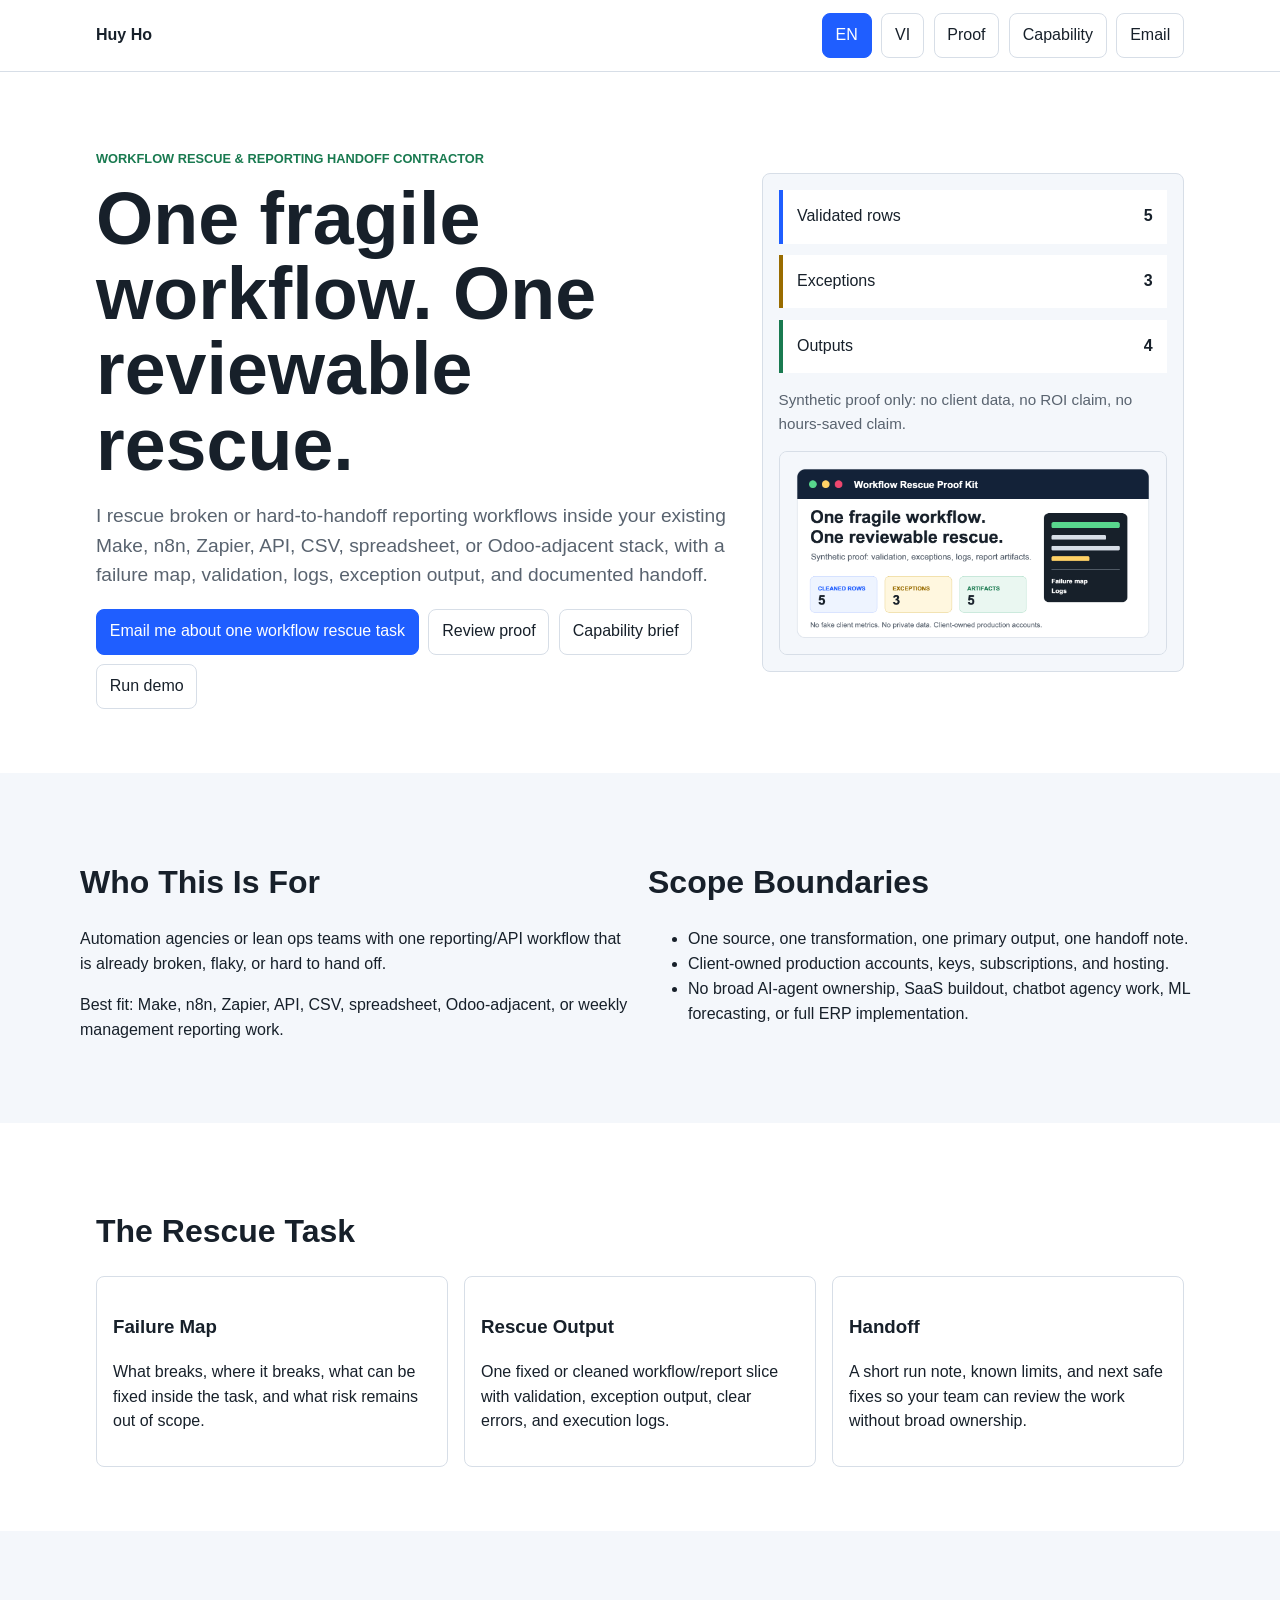
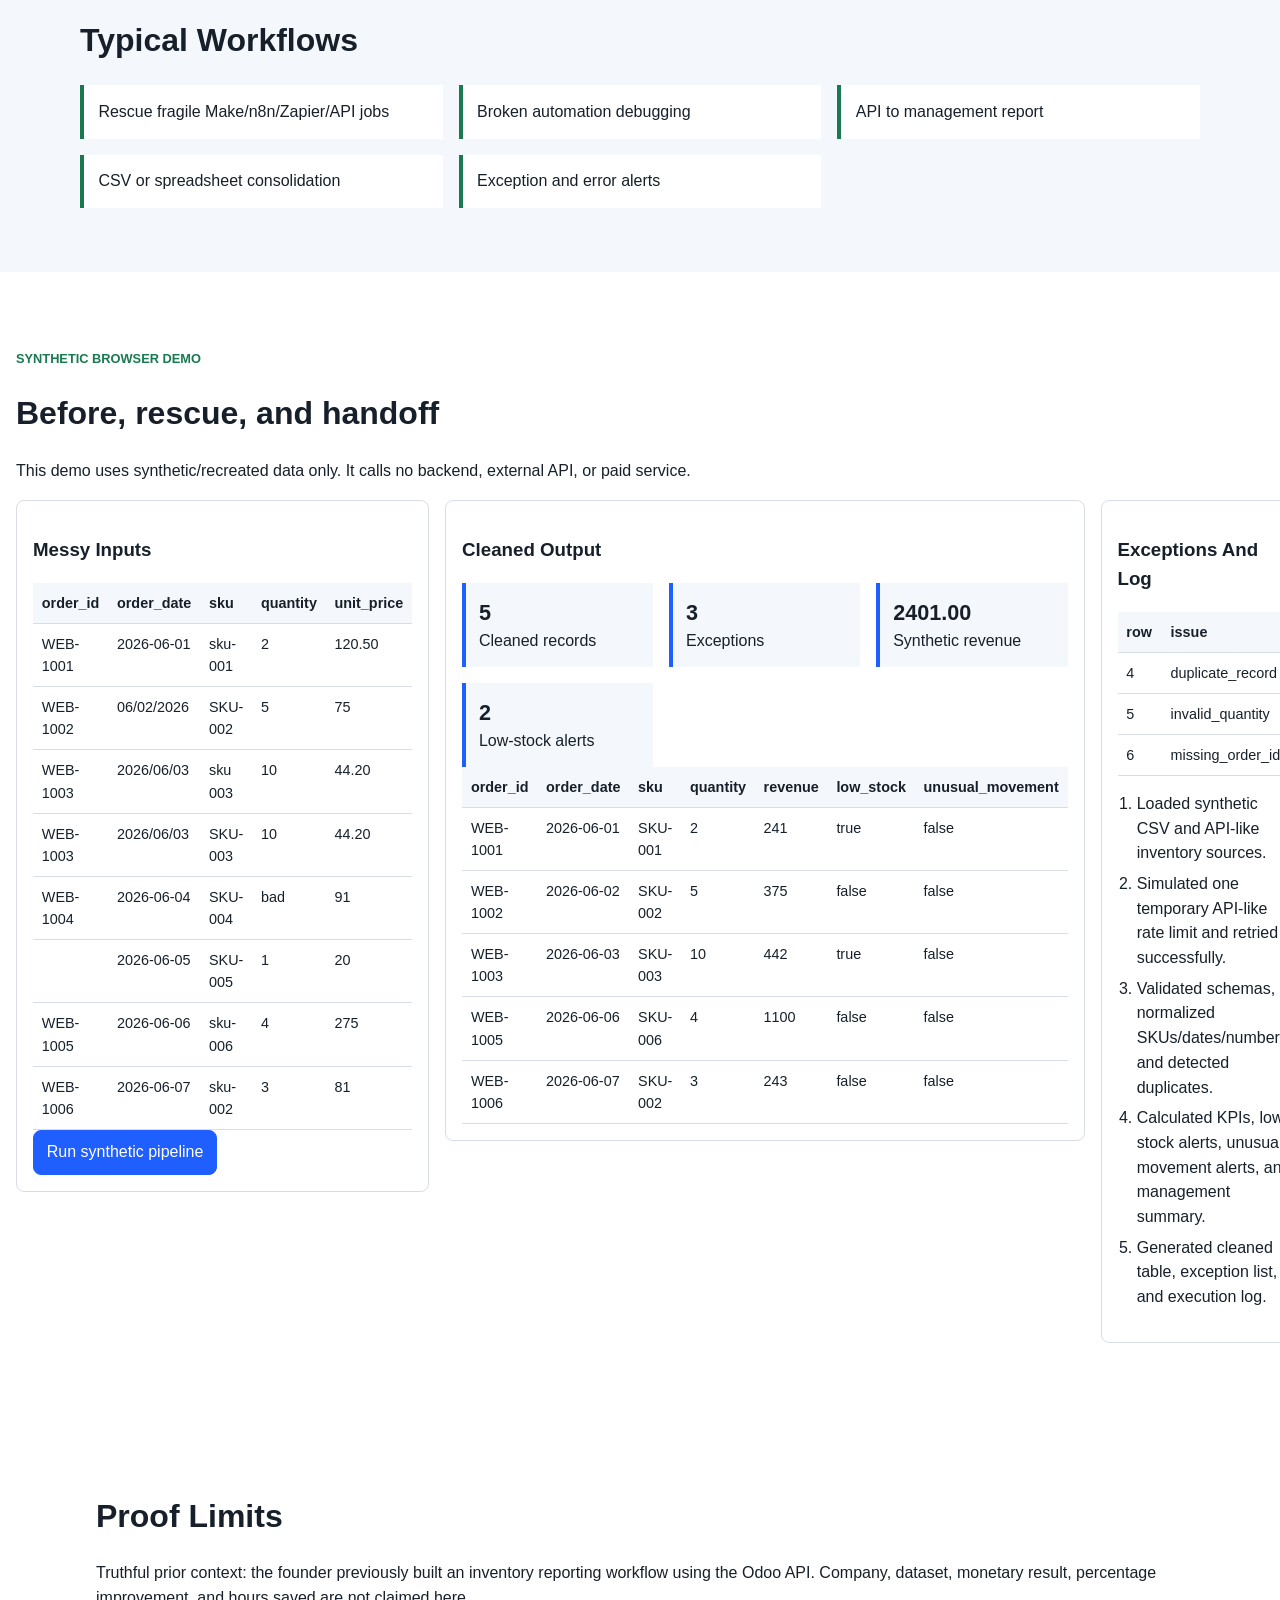
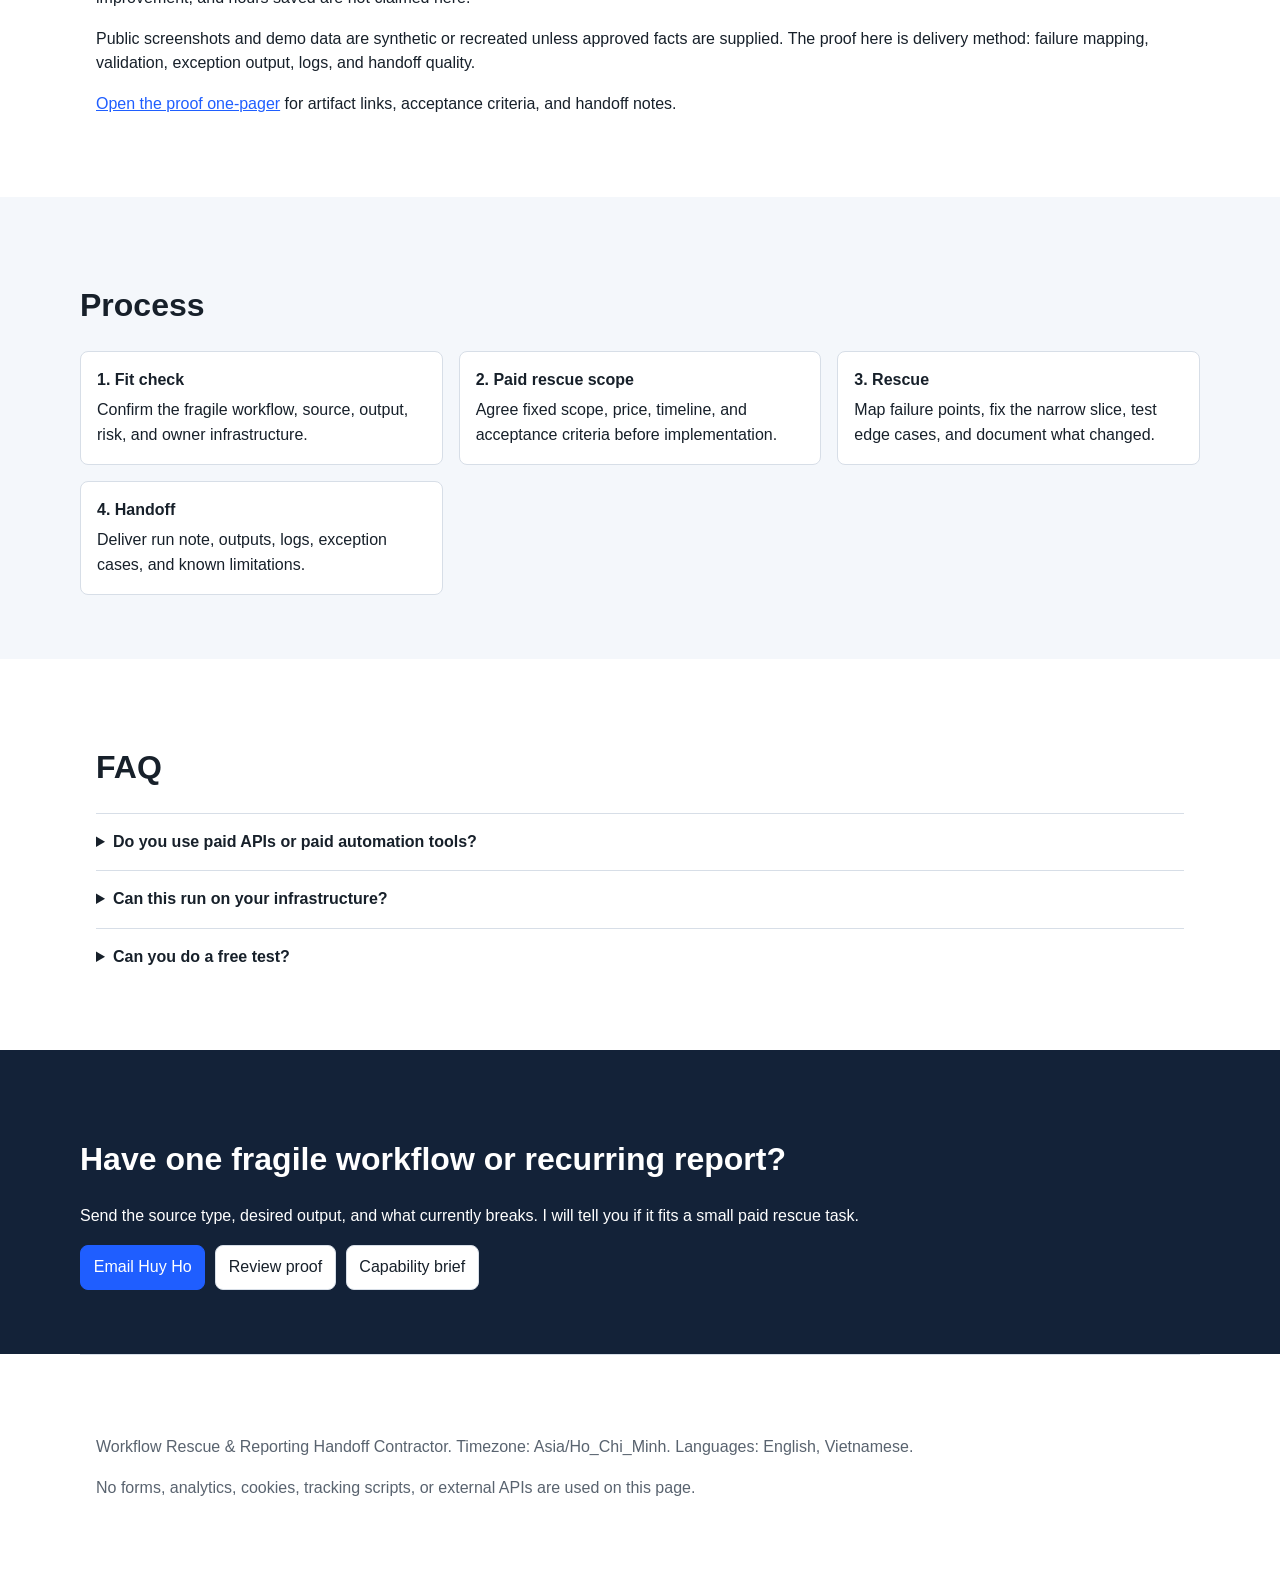
==== index.html @ 6210cf69 "Update public proof URL metadata" ====
<!doctype html>
<html lang="en">
<head>
  <meta charset="utf-8">
  <meta name="viewport" content="width=device-width, initial-scale=1">
  <title>Huy Ho | Workflow Rescue & Reporting Handoff</title>
  <meta name="description" content="Small paid workflow rescue tasks for API, CSV, spreadsheet, Make, n8n, and Zapier reporting workflows.">
  <meta property="og:title" content="Huy Ho | Workflow Rescue & Reporting Handoff">
  <meta property="og:description" content="Rescue one fragile workflow with failure mapping, validation, logs, exception output, and handoff notes.">
  <meta property="og:image" content="https://hohuyblon-stack.github.io/workflow-rescue-proof/assets/social-preview.png">
  <meta name="twitter:card" content="summary_large_image">
  <meta name="twitter:image" content="https://hohuyblon-stack.github.io/workflow-rescue-proof/assets/social-preview.png">
  <link rel="icon" href="data:,">
  <link rel="stylesheet" href="styles.css">
</head>
<body>
  <a class="skip-link" href="#main">Skip to content</a>
  <header class="site-header">
    <nav class="nav" aria-label="Primary">
        <a class="brand" href="#main">Huy Ho</a>
      <div class="nav-actions">
        <button class="lang-button" type="button" data-lang-button="en">EN</button>
        <button class="lang-button" type="button" data-lang-button="vi">VI</button>
        <a class="nav-link" href="proof.html">Proof</a>
        <a class="nav-link" href="capability.html">Capability</a>
        <a class="nav-link" href="mailto:hohuyblon@gmail.com">Email</a>
      </div>
    </nav>
  </header>

  <main id="main">
    <section class="hero">
      <div class="hero-copy">
        <p class="eyebrow">Workflow Rescue & Reporting Handoff Contractor</p>
        <h1 data-copy="en">One fragile workflow. One reviewable rescue.</h1>
        <h1 data-copy="vi" hidden>Mot workflow mong manh. Mot lan rescue ro rang.</h1>
        <p class="lead" data-copy="en">
          I rescue broken or hard-to-handoff reporting workflows inside your existing Make, n8n, Zapier,
          API, CSV, spreadsheet, or Odoo-adjacent stack, with a failure map, validation, logs, exception
          output, and documented handoff.
        </p>
        <p class="lead" data-copy="vi" hidden>
          Toi rescue workflow automation/report dang hong hoac kho ban giao trong stack hien co,
          co failure map, validation, log, exception output va tai lieu ban giao ro rang.
        </p>
        <div class="cta-row">
          <a class="button primary" href="mailto:hohuyblon@gmail.com?subject=One%20workflow%20rescue%20task">Email me about one workflow rescue task</a>
          <a class="button secondary" href="proof.html">Review proof</a>
          <a class="button secondary" href="capability.html">Capability brief</a>
          <a class="button secondary" href="#demo">Run demo</a>
        </div>
      </div>
      <div class="hero-signal" aria-label="Synthetic report preview">
        <div class="signal-bar"><span>Validated rows</span><strong>5</strong></div>
        <div class="signal-bar warn"><span>Exceptions</span><strong>3</strong></div>
        <div class="signal-bar ok"><span>Outputs</span><strong>4</strong></div>
        <p class="signal-note">Synthetic proof only: no client data, no ROI claim, no hours-saved claim.</p>
        <img class="preview-asset" src="assets/social-preview.png" alt="Synthetic workflow rescue proof preview showing cleaned rows, exceptions, and artifacts.">
      </div>
    </section>

    <section class="band">
      <div class="section-grid">
        <article>
          <h2>Who This Is For</h2>
          <p>Automation agencies or lean ops teams with one reporting/API workflow that is already broken, flaky, or hard to hand off.</p>
          <p>Best fit: Make, n8n, Zapier, API, CSV, spreadsheet, Odoo-adjacent, or weekly management reporting work.</p>
        </article>
        <article>
          <h2>Scope Boundaries</h2>
          <ul>
            <li>One source, one transformation, one primary output, one handoff note.</li>
            <li>Client-owned production accounts, keys, subscriptions, and hosting.</li>
            <li>No broad AI-agent ownership, SaaS buildout, chatbot agency work, ML forecasting, or full ERP implementation.</li>
          </ul>
        </article>
      </div>
    </section>

    <section>
      <h2>The Rescue Task</h2>
      <div class="cards">
        <article class="card">
          <h3>Failure Map</h3>
          <p>What breaks, where it breaks, what can be fixed inside the task, and what risk remains out of scope.</p>
        </article>
        <article class="card">
          <h3>Rescue Output</h3>
          <p>One fixed or cleaned workflow/report slice with validation, exception output, clear errors, and execution logs.</p>
        </article>
        <article class="card">
          <h3>Handoff</h3>
          <p>A short run note, known limits, and next safe fixes so your team can review the work without broad ownership.</p>
        </article>
      </div>
    </section>

    <section class="band">
      <h2>Typical Workflows</h2>
      <div class="workflow-list">
        <span>Rescue fragile Make/n8n/Zapier/API jobs</span>
        <span>Broken automation debugging</span>
        <span>API to management report</span>
        <span>CSV or spreadsheet consolidation</span>
        <span>Exception and error alerts</span>
      </div>
    </section>

    <section id="demo" class="demo-section">
      <div class="section-heading">
        <p class="eyebrow">Synthetic browser demo</p>
        <h2>Before, rescue, and handoff</h2>
        <p>This demo uses synthetic/recreated data only. It calls no backend, external API, or paid service.</p>
      </div>
      <div class="demo-layout">
        <div class="panel">
          <h3>Messy Inputs</h3>
          <div class="table-wrap">
            <table id="input-table"></table>
          </div>
          <button class="button primary" type="button" id="run-demo">Run synthetic pipeline</button>
        </div>
        <div class="panel">
          <h3>Cleaned Output</h3>
          <div class="kpi-grid" id="kpis"></div>
          <div class="table-wrap">
            <table id="output-table"></table>
          </div>
        </div>
        <div class="panel">
          <h3>Exceptions And Log</h3>
          <div class="table-wrap">
            <table id="exception-table"></table>
          </div>
          <ol class="log" id="execution-log"></ol>
        </div>
      </div>
    </section>

    <section>
      <h2>Proof Limits</h2>
      <p>
        Truthful prior context: the founder previously built an inventory reporting workflow using the Odoo API.
        Company, dataset, monetary result, percentage improvement, and hours saved are not claimed here.
      </p>
      <p>Public screenshots and demo data are synthetic or recreated unless approved facts are supplied. The proof here is delivery method: failure mapping, validation, exception output, logs, and handoff quality.</p>
      <p><a href="proof.html">Open the proof one-pager</a> for artifact links, acceptance criteria, and handoff notes.</p>
    </section>

    <section class="band">
      <h2>Process</h2>
      <div class="steps">
        <article><strong>1. Fit check</strong><span>Confirm the fragile workflow, source, output, risk, and owner infrastructure.</span></article>
        <article><strong>2. Paid rescue scope</strong><span>Agree fixed scope, price, timeline, and acceptance criteria before implementation.</span></article>
        <article><strong>3. Rescue</strong><span>Map failure points, fix the narrow slice, test edge cases, and document what changed.</span></article>
        <article><strong>4. Handoff</strong><span>Deliver run note, outputs, logs, exception cases, and known limitations.</span></article>
      </div>
    </section>

    <section>
      <h2>FAQ</h2>
      <details>
        <summary>Do you use paid APIs or paid automation tools?</summary>
        <p>No required paid tool is part of this launch. Client production tools are client-owned and client-paid.</p>
      </details>
      <details>
        <summary>Can this run on your infrastructure?</summary>
        <p>No. Production client workflows should run on client-owned infrastructure or accounts.</p>
      </details>
      <details>
        <summary>Can you do a free test?</summary>
        <p>I can do a short fit check. Rescue, cleanup, and implementation start as one small paid task.</p>
      </details>
    </section>

    <section class="cta-band">
      <h2>Have one fragile workflow or recurring report?</h2>
      <p>Send the source type, desired output, and what currently breaks. I will tell you if it fits a small paid rescue task.</p>
      <div class="cta-row">
        <a class="button primary" href="mailto:hohuyblon@gmail.com">Email Huy Ho</a>
        <a class="button secondary" href="proof.html">Review proof</a>
        <a class="button secondary" href="capability.html">Capability brief</a>
      </div>
    </section>
  </main>

  <footer>
    <p>Workflow Rescue &amp; Reporting Handoff Contractor. Timezone: Asia/Ho_Chi_Minh. Languages: English, Vietnamese.</p>
    <p>No forms, analytics, cookies, tracking scripts, or external APIs are used on this page.</p>
  </footer>
  <script src="app.js"></script>
</body>
</html>
---- styles.css ----
:root {
  color-scheme: light;
  --ink: #17202a;
  --muted: #59636f;
  --line: #d7dee7;
  --surface: #ffffff;
  --soft: #f4f7fb;
  --blue: #1f5eff;
  --green: #197a50;
  --amber: #996c00;
  --red: #a63b3b;
}

* {
  box-sizing: border-box;
}

body {
  margin: 0;
  color: var(--ink);
  background: var(--surface);
  font-family: Arial, Helvetica, sans-serif;
  line-height: 1.55;
}

a {
  color: var(--blue);
}

code {
  overflow-wrap: anywhere;
}

a:focus-visible,
button:focus-visible,
summary:focus-visible {
  outline: 3px solid #8fb1ff;
  outline-offset: 3px;
}

.skip-link {
  position: absolute;
  left: 1rem;
  top: -4rem;
  background: var(--ink);
  color: #fff;
  padding: .5rem .75rem;
}

.skip-link:focus {
  top: 1rem;
}

.site-header {
  border-bottom: 1px solid var(--line);
  background: #fff;
}

.nav {
  max-width: 1120px;
  margin: 0 auto;
  padding: .8rem 1rem;
  display: flex;
  justify-content: space-between;
  gap: 1rem;
  align-items: center;
}

.brand {
  font-weight: 700;
  text-decoration: none;
  color: var(--ink);
}

.nav-actions,
.cta-row {
  display: flex;
  gap: .6rem;
  flex-wrap: wrap;
  align-items: center;
}

.nav-link,
.lang-button,
.button {
  border: 1px solid var(--line);
  background: #fff;
  color: var(--ink);
  text-decoration: none;
  border-radius: 8px;
  padding: .58rem .8rem;
  font: inherit;
}

.lang-button[aria-pressed="true"],
.button.primary {
  background: var(--blue);
  border-color: var(--blue);
  color: #fff;
}

.button.secondary {
  background: #fff;
}

main > section,
footer {
  max-width: 1120px;
  margin: 0 auto;
  padding: 4rem 1rem;
}

.hero {
  min-height: 76vh;
  display: grid;
  grid-template-columns: minmax(0, 1.2fr) minmax(280px, .8fr);
  gap: 2rem;
  align-items: center;
}

.eyebrow {
  color: var(--green);
  font-weight: 700;
  text-transform: uppercase;
  font-size: .8rem;
}

h1 {
  font-size: clamp(2.4rem, 7vw, 4.6rem);
  line-height: 1.02;
  margin: .3rem 0 1rem;
}

h2 {
  font-size: 2rem;
  line-height: 1.15;
}

.lead {
  font-size: 1.2rem;
  color: var(--muted);
  max-width: 58rem;
}

.hero-signal {
  border: 1px solid var(--line);
  border-radius: 8px;
  padding: 1rem;
  background: var(--soft);
}

.signal-bar {
  display: flex;
  justify-content: space-between;
  gap: 1rem;
  padding: .9rem;
  background: #fff;
  border-left: 4px solid var(--blue);
  margin-bottom: .7rem;
}

.signal-bar.warn {
  border-left-color: var(--amber);
}

.signal-bar.ok {
  border-left-color: var(--green);
}

.signal-note,
.proof-warning {
  color: var(--muted);
  font-size: .95rem;
}

.preview-asset {
  display: block;
  width: 100%;
  margin-top: 1rem;
  border: 1px solid var(--line);
  border-radius: 8px;
  aspect-ratio: 1200 / 630;
  object-fit: cover;
  background: #fff;
}

.proof-warning {
  border-left: 4px solid var(--amber);
  background: var(--soft);
  padding: 1rem;
  margin-top: 1rem;
}

.band {
  max-width: none;
  background: var(--soft);
}

.band > * {
  max-width: 1120px;
  margin-left: auto;
  margin-right: auto;
}

.section-grid,
.demo-layout {
  display: grid;
  grid-template-columns: repeat(2, minmax(0, 1fr));
  gap: 1rem;
}

.cards,
.steps,
.workflow-list,
.kpi-grid,
.scorecard {
  display: grid;
  grid-template-columns: repeat(3, minmax(0, 1fr));
  gap: 1rem;
}

.card,
.panel,
.steps article {
  border: 1px solid var(--line);
  border-radius: 8px;
  padding: 1rem;
  background: #fff;
}

.steps strong,
.steps span {
  display: block;
}

.steps strong {
  margin-bottom: .35rem;
}

.workflow-list span {
  border-left: 4px solid var(--green);
  background: #fff;
  padding: .9rem;
}

.artifact-list {
  display: grid;
  grid-template-columns: repeat(2, minmax(0, 1fr));
  gap: 1rem;
}

.artifact-list article {
  border-left: 4px solid var(--blue);
  background: #fff;
  padding: 1rem;
}

.scorecard {
  grid-template-columns: repeat(4, minmax(0, 1fr));
}

.scorecard article {
  border-top: 4px solid var(--green);
  background: var(--soft);
  padding: 1rem;
}

.artifact-list strong,
.artifact-list span,
.scorecard strong,
.scorecard span {
  display: block;
}

.scorecard strong {
  margin-bottom: .35rem;
}

.demo-section {
  max-width: 1280px;
}

.demo-layout {
  grid-template-columns: 1fr 1fr 1fr;
  align-items: start;
}

.table-wrap {
  overflow-x: auto;
}

table {
  width: 100%;
  border-collapse: collapse;
  font-size: .9rem;
}

th,
td {
  border-bottom: 1px solid var(--line);
  padding: .55rem;
  text-align: left;
  vertical-align: top;
}

th {
  background: var(--soft);
}

.kpi {
  border-left: 4px solid var(--blue);
  background: var(--soft);
  padding: .8rem;
}

.kpi strong {
  display: block;
  font-size: 1.35rem;
}

.log {
  padding-left: 1.2rem;
}

.log li {
  margin-bottom: .35rem;
}

details {
  border-top: 1px solid var(--line);
  padding: 1rem 0;
}

summary {
  cursor: pointer;
  font-weight: 700;
}

.cta-band {
  background: #132238;
  color: #fff;
  max-width: none;
}

.cta-band > * {
  max-width: 1120px;
  margin-left: auto;
  margin-right: auto;
}

.cta-band a {
  color: #fff;
}

.cta-band .button.secondary {
  color: var(--ink);
}

footer {
  color: var(--muted);
  border-top: 1px solid var(--line);
}

@media (max-width: 860px) {
  .hero,
  .section-grid,
  .demo-layout,
  .cards,
  .steps,
  .workflow-list,
  .artifact-list,
  .scorecard,
  .kpi-grid {
    grid-template-columns: 1fr;
  }

  .hero {
    min-height: auto;
    padding-top: 3rem;
  }
}

@media (max-width: 520px) {
  .nav {
    align-items: flex-start;
    flex-direction: column;
    gap: .65rem;
  }

  .nav-actions {
    gap: .45rem;
  }

  .nav-link,
  .lang-button {
    padding: .45rem .62rem;
  }
}
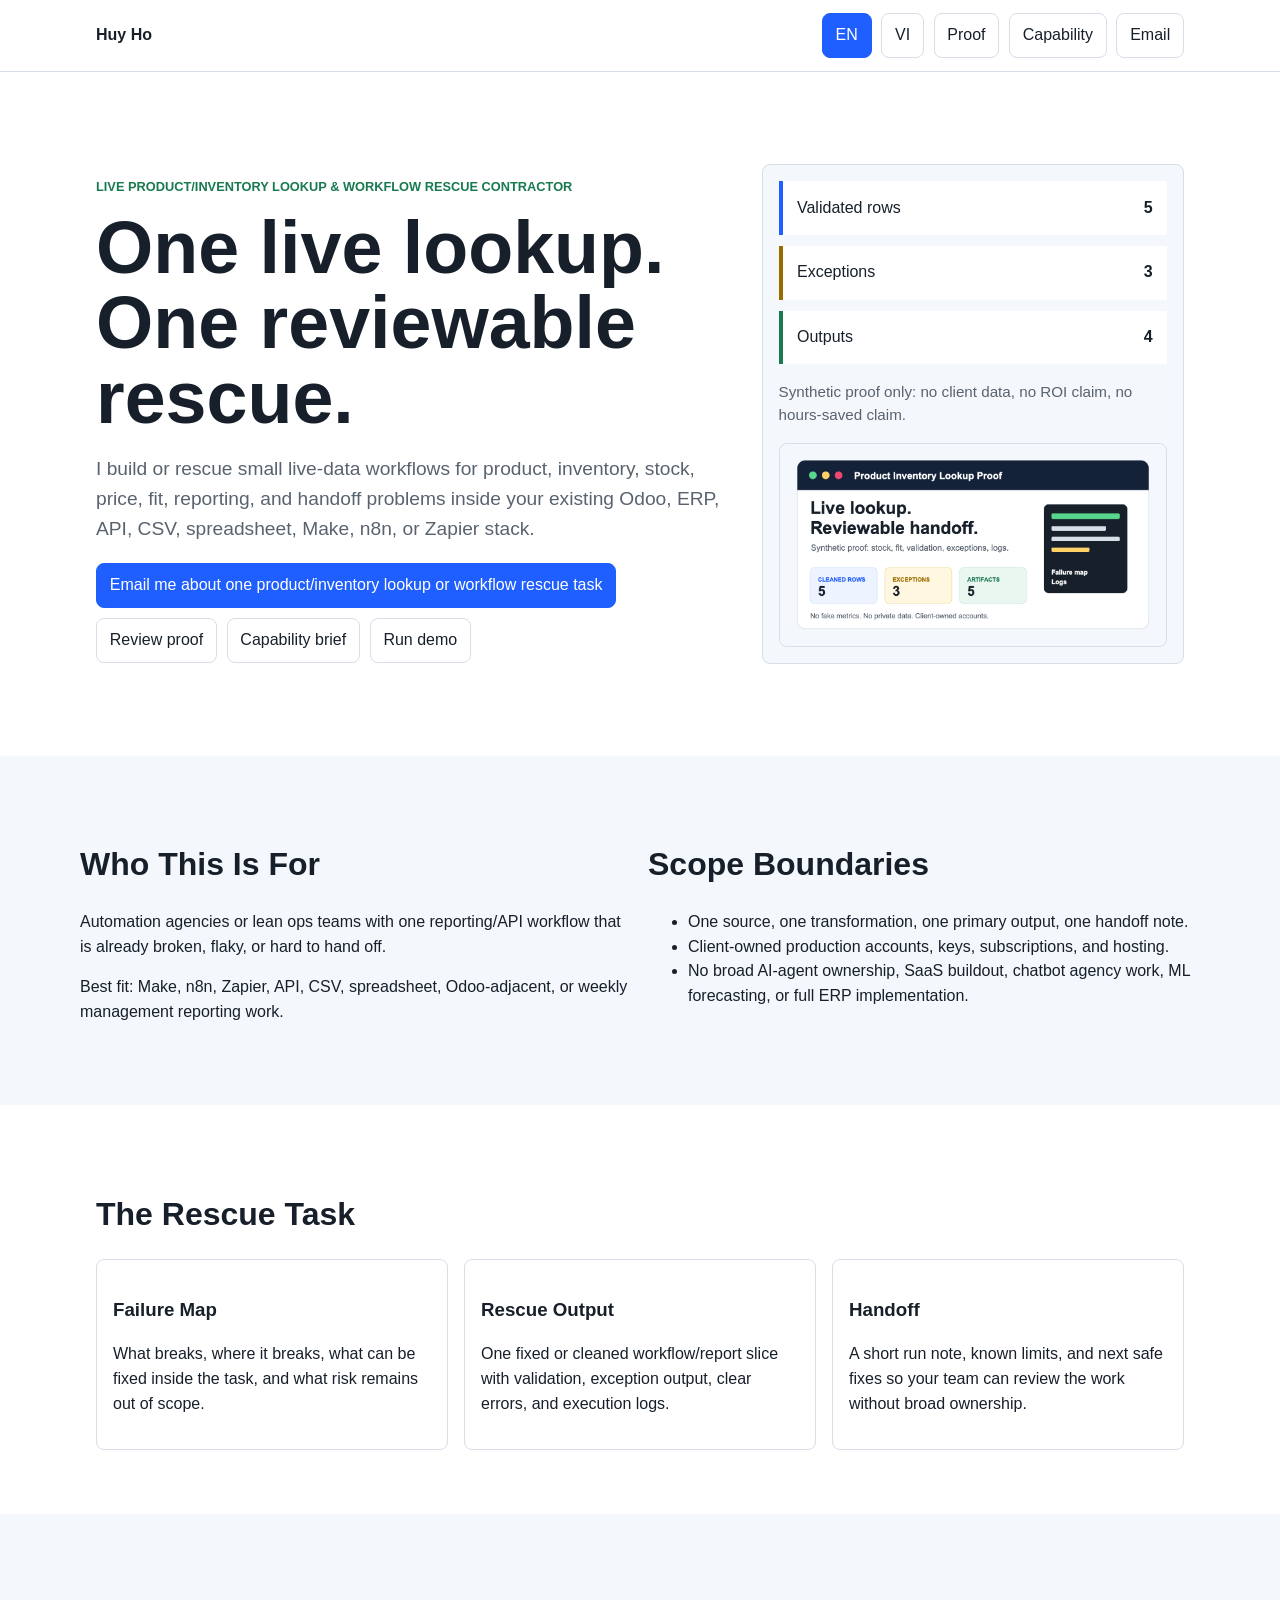
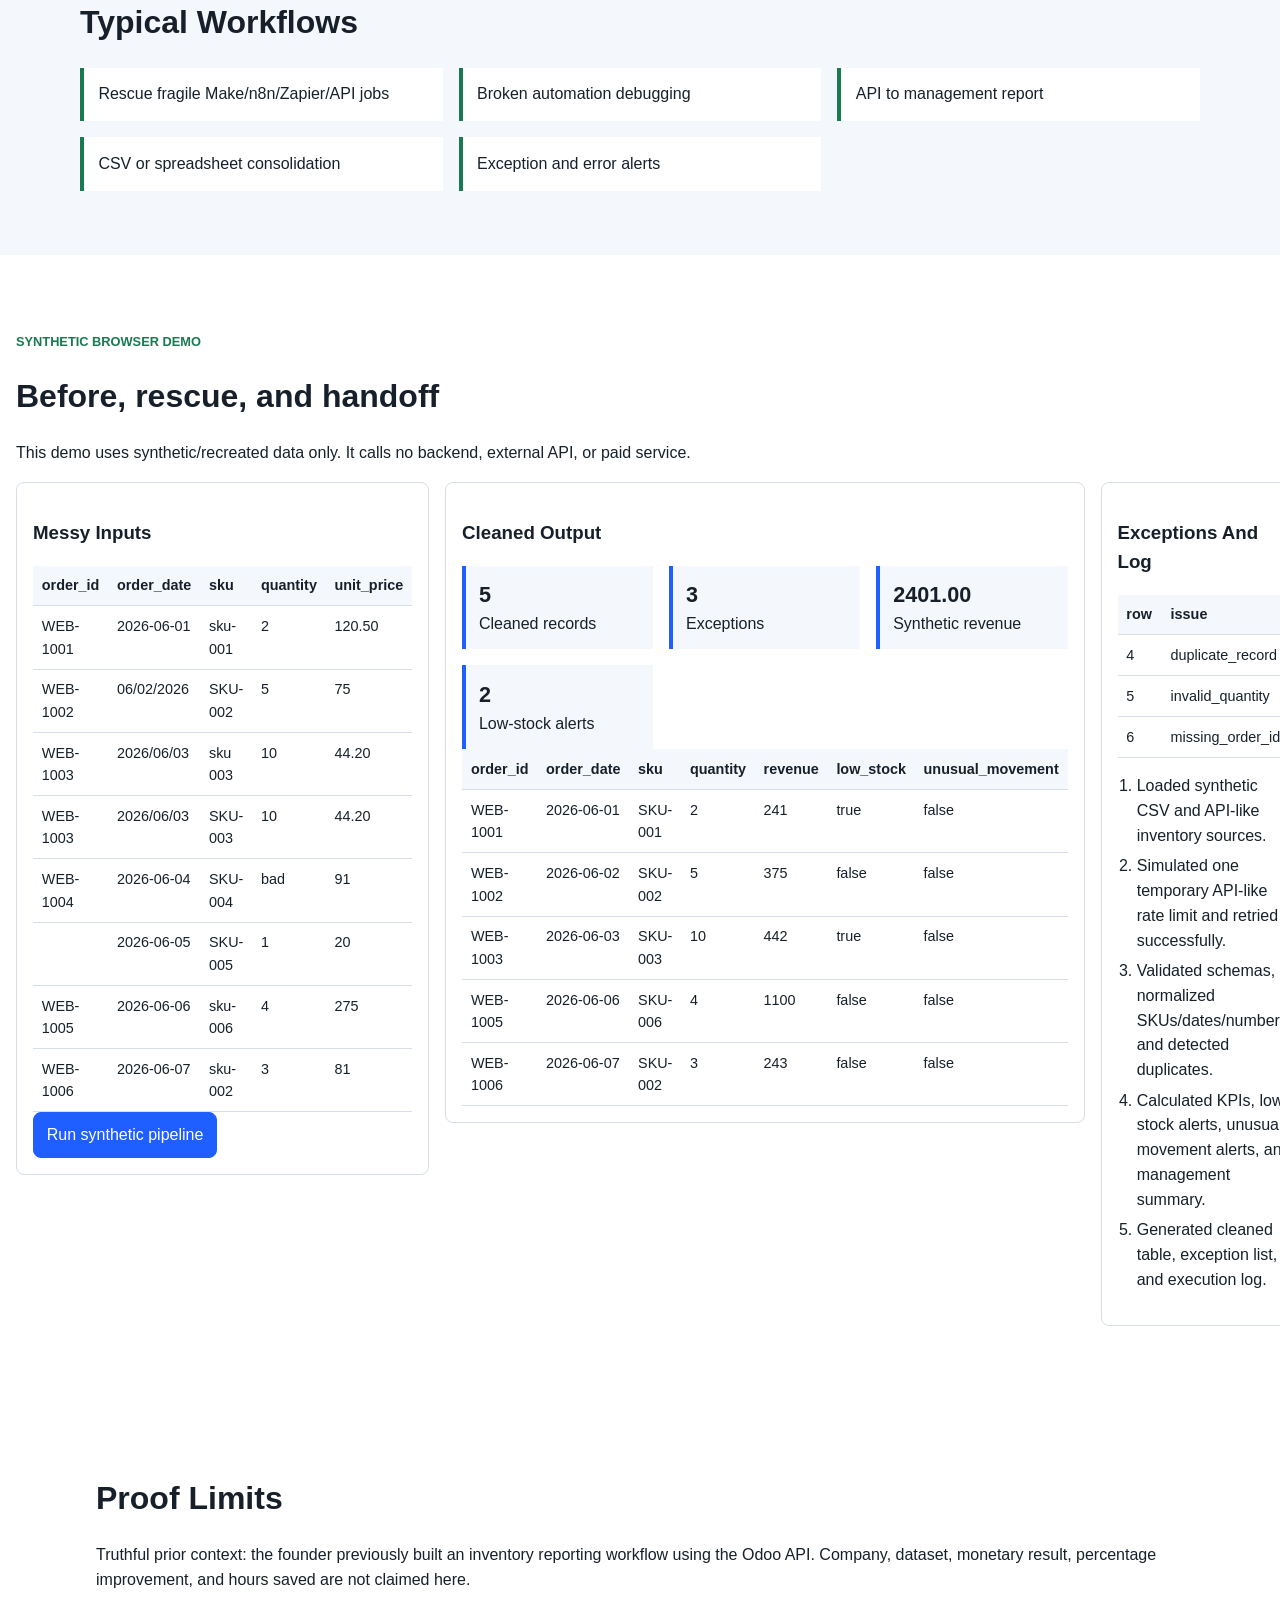
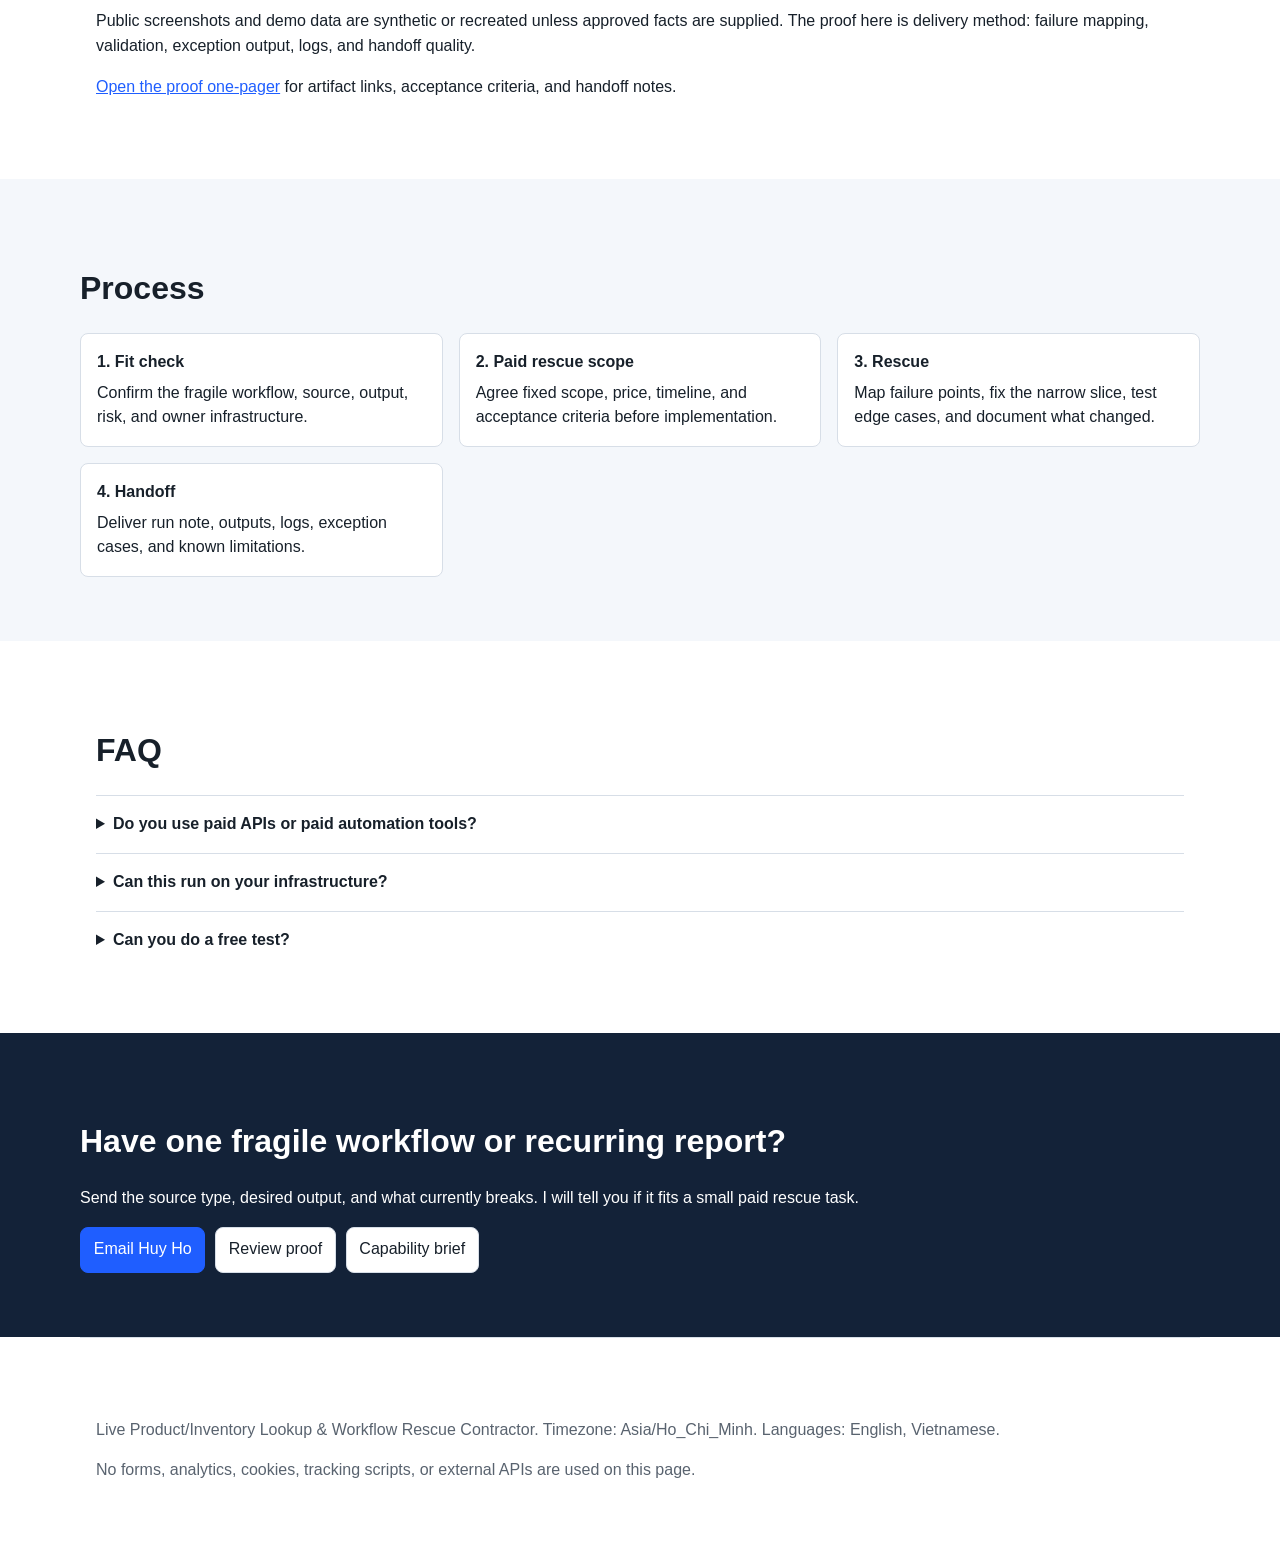
==== commit 5d0448ed: "Republish public proof package" ====
--- a/index.html
+++ b/index.html
@@ -3,10 +3,10 @@
 <head>
   <meta charset="utf-8">
   <meta name="viewport" content="width=device-width, initial-scale=1">
-  <title>Huy Ho | Workflow Rescue & Reporting Handoff</title>
-  <meta name="description" content="Small paid workflow rescue tasks for API, CSV, spreadsheet, Make, n8n, and Zapier reporting workflows.">
-  <meta property="og:title" content="Huy Ho | Workflow Rescue & Reporting Handoff">
-  <meta property="og:description" content="Rescue one fragile workflow with failure mapping, validation, logs, exception output, and handoff notes.">
+  <title>Huy Ho | Live Product/Inventory Lookup & Workflow Rescue</title>
+  <meta name="description" content="Small paid product/inventory lookup and workflow rescue tasks for Odoo, ERP, API, CSV, spreadsheet, Make, n8n, and Zapier workflows.">
+  <meta property="og:title" content="Huy Ho | Live Product/Inventory Lookup & Workflow Rescue">
+  <meta property="og:description" content="Build or rescue one live-data lookup with validation, caveats, logs, exception output, and handoff notes.">
   <meta property="og:image" content="https://hohuyblon-stack.github.io/workflow-rescue-proof/assets/social-preview.png">
   <meta name="twitter:card" content="summary_large_image">
   <meta name="twitter:image" content="https://hohuyblon-stack.github.io/workflow-rescue-proof/assets/social-preview.png">
@@ -31,20 +31,20 @@
   <main id="main">
     <section class="hero">
       <div class="hero-copy">
-        <p class="eyebrow">Workflow Rescue & Reporting Handoff Contractor</p>
-        <h1 data-copy="en">One fragile workflow. One reviewable rescue.</h1>
-        <h1 data-copy="vi" hidden>Mot workflow mong manh. Mot lan rescue ro rang.</h1>
+        <p class="eyebrow">Live Product/Inventory Lookup & Workflow Rescue Contractor</p>
+        <h1 data-copy="en">One live lookup. One reviewable rescue.</h1>
+        <h1 data-copy="vi" hidden>Mot lookup live-data. Mot lan rescue ro rang.</h1>
         <p class="lead" data-copy="en">
-          I rescue broken or hard-to-handoff reporting workflows inside your existing Make, n8n, Zapier,
-          API, CSV, spreadsheet, or Odoo-adjacent stack, with a failure map, validation, logs, exception
-          output, and documented handoff.
+          I build or rescue small live-data workflows for product, inventory, stock, price, fit,
+          reporting, and handoff problems inside your existing Odoo, ERP, API, CSV, spreadsheet,
+          Make, n8n, or Zapier stack.
         </p>
         <p class="lead" data-copy="vi" hidden>
-          Toi rescue workflow automation/report dang hong hoac kho ban giao trong stack hien co,
-          co failure map, validation, log, exception output va tai lieu ban giao ro rang.
+          Toi build/rescue live-data lookup va workflow report dang hong hoac kho ban giao trong stack
+          hien co, co validation, caveat, log, exception output va tai lieu ban giao ro rang.
         </p>
         <div class="cta-row">
-          <a class="button primary" href="mailto:hohuyblon@gmail.com?subject=One%20workflow%20rescue%20task">Email me about one workflow rescue task</a>
+          <a class="button primary" href="mailto:hohuyblon@gmail.com?subject=One%20product%20inventory%20lookup%20task">Email me about one product/inventory lookup or workflow rescue task</a>
           <a class="button secondary" href="proof.html">Review proof</a>
           <a class="button secondary" href="capability.html">Capability brief</a>
           <a class="button secondary" href="#demo">Run demo</a>
@@ -55,7 +55,7 @@
         <div class="signal-bar warn"><span>Exceptions</span><strong>3</strong></div>
         <div class="signal-bar ok"><span>Outputs</span><strong>4</strong></div>
         <p class="signal-note">Synthetic proof only: no client data, no ROI claim, no hours-saved claim.</p>
-        <img class="preview-asset" src="assets/social-preview.png" alt="Synthetic workflow rescue proof preview showing cleaned rows, exceptions, and artifacts.">
+        <img class="preview-asset" src="assets/social-preview.png" alt="Synthetic product inventory lookup proof preview showing cleaned rows, exceptions, and artifacts.">
       </div>
     </section>
 
@@ -185,7 +185,7 @@
   </main>
 
   <footer>
-    <p>Workflow Rescue &amp; Reporting Handoff Contractor. Timezone: Asia/Ho_Chi_Minh. Languages: English, Vietnamese.</p>
+    <p>Live Product/Inventory Lookup &amp; Workflow Rescue Contractor. Timezone: Asia/Ho_Chi_Minh. Languages: English, Vietnamese.</p>
     <p>No forms, analytics, cookies, tracking scripts, or external APIs are used on this page.</p>
   </footer>
   <script src="app.js"></script>
--- a/styles.css
+++ b/styles.css
@@ -276,6 +276,203 @@
   margin-bottom: .35rem;
 }
 
+.live-proof-hero {
+  min-height: 62vh;
+}
+
+.agent-flow,
+.search-proof {
+  display: grid;
+  gap: 1rem;
+}
+
+.agent-flow {
+  grid-template-columns: repeat(3, minmax(0, 1fr));
+}
+
+.agent-flow article,
+.search-result,
+.chat-panel,
+.data-panel {
+  border: 1px solid var(--line);
+  border-radius: 8px;
+  background: #fff;
+}
+
+.agent-flow article,
+.search-result {
+  padding: 1rem;
+}
+
+.agent-flow strong,
+.agent-flow span,
+.search-result strong,
+.search-result span {
+  display: block;
+}
+
+.agent-flow strong,
+.search-result strong {
+  margin-bottom: .35rem;
+}
+
+.live-proof-screen {
+  display: grid;
+  grid-template-columns: minmax(260px, .65fr) minmax(0, 1.35fr);
+  gap: 1rem;
+  align-items: stretch;
+}
+
+.chat-panel {
+  background: var(--soft);
+  padding: 1rem;
+}
+
+.chat-row {
+  border-radius: 8px;
+  padding: .85rem;
+  margin-bottom: .75rem;
+}
+
+.chat-row.user {
+  background: #fff;
+  border-left: 4px solid var(--blue);
+}
+
+.chat-row.agent {
+  background: #eef7f1;
+  border-left: 4px solid var(--green);
+}
+
+.chat-row.system {
+  background: #fff7e2;
+  border-left: 4px solid var(--amber);
+  color: var(--muted);
+  font-size: .95rem;
+}
+
+.data-panel {
+  padding: 1rem;
+}
+
+.status {
+  display: inline-block;
+  border-radius: 999px;
+  padding: .18rem .5rem;
+  font-weight: 700;
+  font-size: .8rem;
+}
+
+.status.ok {
+  color: #0c5f3b;
+  background: #e4f5ec;
+}
+
+.status.warn {
+  color: #735000;
+  background: #fff2c7;
+}
+
+.status.risk {
+  color: #8c2323;
+  background: #fde8e8;
+}
+
+.search-proof {
+  max-width: 900px;
+}
+
+.media-proof {
+  display: grid;
+  grid-template-columns: minmax(280px, .78fr) minmax(0, 1.22fr);
+  gap: 1.5rem;
+  align-items: center;
+}
+
+.proof-video {
+  width: 100%;
+  background: #0f172a;
+  border: 1px solid var(--line);
+  border-radius: 8px;
+  aspect-ratio: 16 / 9;
+}
+
+.asset-actions {
+  display: flex;
+  flex-wrap: wrap;
+  gap: .6rem;
+  margin-top: 1rem;
+}
+
+.architecture-flow {
+  display: grid;
+  grid-template-columns: repeat(5, minmax(0, 1fr));
+  gap: .75rem;
+  counter-reset: architecture-step;
+}
+
+.architecture-flow article {
+  position: relative;
+  border: 1px solid var(--line);
+  border-radius: 8px;
+  background: #fff;
+  padding: 1rem;
+  min-height: 9rem;
+}
+
+.architecture-flow article::before {
+  counter-increment: architecture-step;
+  content: counter(architecture-step);
+  display: inline-grid;
+  place-items: center;
+  width: 1.7rem;
+  height: 1.7rem;
+  border-radius: 50%;
+  background: var(--ink);
+  color: #fff;
+  font-weight: 700;
+  margin-bottom: .7rem;
+}
+
+.architecture-flow strong,
+.architecture-flow span {
+  display: block;
+}
+
+.architecture-flow strong {
+  margin-bottom: .35rem;
+}
+
+.proof-links {
+  display: grid;
+  grid-template-columns: repeat(2, minmax(0, 1fr));
+  gap: 1rem;
+  margin: 1rem 0;
+}
+
+.proof-links article {
+  border-left: 4px solid var(--blue);
+  background: var(--soft);
+  padding: 1rem;
+}
+
+.proof-links strong,
+.proof-links code {
+  display: block;
+}
+
+.proof-links strong {
+  margin-bottom: .4rem;
+}
+
+.search-box {
+  border: 2px solid var(--blue);
+  border-radius: 8px;
+  background: #fff;
+  padding: .9rem 1rem;
+  font-weight: 700;
+}
+
 .demo-section {
   max-width: 1280px;
 }
@@ -365,6 +562,11 @@
   .hero,
   .section-grid,
   .demo-layout,
+  .media-proof,
+  .agent-flow,
+  .architecture-flow,
+  .live-proof-screen,
+  .proof-links,
   .cards,
   .steps,
   .workflow-list,
